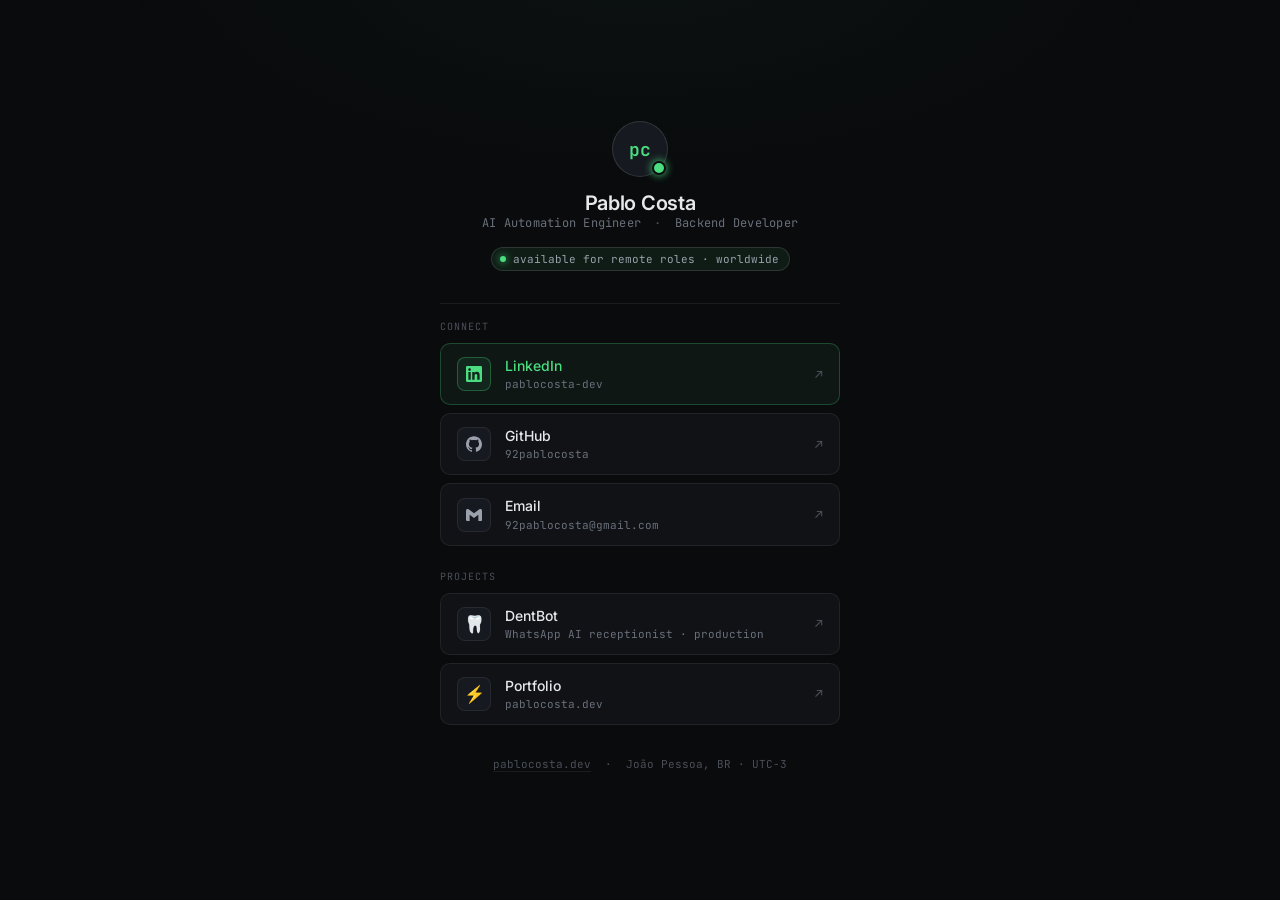
==== links/index.html @ 1e27deaa "update links" ====
<!doctype html>
<html lang="en">
<head>
  <meta charset="utf-8" />
  <meta name="viewport" content="width=device-width, initial-scale=1, viewport-fit=cover" />
  <title>Pablo Costa — links</title>
  <meta name="description" content="AI Automation Engineer · Backend Developer. Links to portfolio, LinkedIn, GitHub and more." />
  <meta name="theme-color" content="#0A0B0D" />
  <meta name="color-scheme" content="dark" />
  <meta property="og:title" content="Pablo Costa" />
  <meta property="og:description" content="AI Automation Engineer · Backend Developer" />

  <link rel="preconnect" href="https://fonts.googleapis.com" />
  <link rel="preconnect" href="https://fonts.gstatic.com" crossorigin />
  <link rel="stylesheet" href="https://fonts.googleapis.com/css2?family=Inter:wght@400;500;600&family=JetBrains+Mono:wght@400;500;600&display=swap" />

  <style>
    :root {
      --bg:       #0A0B0D;
      --bg-elev:  #101216;
      --bg-soft:  #16191F;
      --line:     rgba(255,255,255,0.07);
      --line-2:   rgba(255,255,255,0.12);
      --fg:       #E6E8EB;
      --fg-mute:  #9AA1AC;
      --fg-dim:   #6A707B;
      --fg-faint: #4A4F58;
      --accent:   #4ADE80;
      --accent-bg: rgba(74,222,128,0.08);
      --mono: "JetBrains Mono", ui-monospace, SFMono-Regular, Menlo, Consolas, monospace;
      --sans: "Inter", ui-sans-serif, -apple-system, BlinkMacSystemFont, sans-serif;
    }

    * { box-sizing: border-box; margin: 0; padding: 0; }

    html, body {
      min-height: 100%;
      background: var(--bg);
      color: var(--fg);
      font-family: var(--sans);
      -webkit-font-smoothing: antialiased;
    }

    /* subtle top-light */
    body::before {
      content: "";
      position: fixed; inset: 0;
      pointer-events: none;
      background: radial-gradient(900px 400px at 50% -5%, rgba(74,222,128,0.04), transparent 60%);
      z-index: 0;
    }

    ::selection { background: var(--accent); color: #000; }

    /* ── Layout ── */
    .page {
      position: relative;
      z-index: 1;
      min-height: 100svh;
      display: flex;
      flex-direction: column;
      align-items: center;
      justify-content: center;
      padding: 48px 20px 56px;
    }

    .card {
      width: 100%;
      max-width: 400px;
      display: flex;
      flex-direction: column;
      gap: 0;
    }

    /* ── Identity ── */
    .identity {
      display: flex;
      flex-direction: column;
      align-items: center;
      gap: 14px;
      padding-bottom: 32px;
      text-align: center;
    }

    .avatar {
      width: 56px;
      height: 56px;
      border-radius: 50%;
      border: 1px solid var(--line-2);
      background: var(--bg-soft);
      display: flex;
      align-items: center;
      justify-content: center;
      font-family: var(--mono);
      font-size: 18px;
      font-weight: 600;
      color: var(--accent);
      letter-spacing: -0.02em;
      position: relative;
    }

    /* pulsing available dot */
    .avatar::after {
      content: "";
      position: absolute;
      bottom: 1px; right: 1px;
      width: 10px; height: 10px;
      border-radius: 50%;
      background: var(--accent);
      border: 2px solid var(--bg);
      box-shadow: 0 0 8px var(--accent);
      animation: pulse 2.4s ease-in-out infinite;
    }

    .name {
      font-size: 20px;
      font-weight: 600;
      letter-spacing: -0.015em;
      color: var(--fg);
    }

    .role {
      font-family: var(--mono);
      font-size: 12px;
      color: var(--fg-dim);
      letter-spacing: 0.02em;
    }

    .role .sep { color: var(--fg-faint); margin: 0 6px; }

    .status-pill {
      display: inline-flex;
      align-items: center;
      gap: 7px;
      font-family: var(--mono);
      font-size: 11px;
      color: var(--fg-mute);
      padding: 4px 10px 4px 8px;
      border: 1px solid var(--line-2);
      border-radius: 999px;
      background: var(--accent-bg);
      margin-top: 2px;
    }

    .status-pill .dot {
      width: 6px; height: 6px;
      border-radius: 50%;
      background: var(--accent);
      box-shadow: 0 0 8px var(--accent);
      animation: pulse 2.4s ease-in-out infinite;
      flex-shrink: 0;
    }

    /* ── Divider ── */
    .divider {
      height: 1px;
      background: var(--line);
      margin-bottom: 16px;
    }

    /* ── Section label ── */
    .section-label {
      font-family: var(--mono);
      font-size: 10px;
      letter-spacing: 0.1em;
      text-transform: uppercase;
      color: var(--fg-faint);
      padding: 0 0 10px;
    }

    /* ── Links ── */
    .links-group {
      display: flex;
      flex-direction: column;
      gap: 8px;
      margin-bottom: 24px;
    }

    .link-item {
      display: flex;
      align-items: center;
      gap: 14px;
      padding: 13px 16px;
      background: var(--bg-elev);
      border: 1px solid var(--line);
      border-radius: 10px;
      text-decoration: none;
      color: var(--fg);
      transition: border-color .15s ease, background .15s ease, transform .15s ease;
      cursor: pointer;
      -webkit-tap-highlight-color: transparent;
    }

    .link-item:hover,
    .link-item:focus-visible {
      border-color: var(--line-2);
      background: var(--bg-soft);
      transform: translateY(-1px);
      outline: none;
    }

    .link-item:active {
      transform: translateY(0);
    }

    .link-icon {
      width: 34px;
      height: 34px;
      border-radius: 8px;
      background: var(--bg-soft);
      border: 1px solid var(--line);
      display: flex;
      align-items: center;
      justify-content: center;
      flex-shrink: 0;
      font-size: 16px;
    }

    .link-icon svg {
      width: 16px;
      height: 16px;
      fill: var(--fg-mute);
      flex-shrink: 0;
    }

    .link-text {
      flex: 1;
      min-width: 0;
    }

    .link-name {
      font-size: 14px;
      font-weight: 500;
      color: var(--fg);
      display: block;
      line-height: 1.3;
    }

    .link-desc {
      font-family: var(--mono);
      font-size: 11px;
      color: var(--fg-dim);
      display: block;
      margin-top: 2px;
      white-space: nowrap;
      overflow: hidden;
      text-overflow: ellipsis;
    }

    .link-arr {
      font-family: var(--mono);
      font-size: 13px;
      color: var(--fg-faint);
      flex-shrink: 0;
      transition: transform .15s ease, color .15s ease;
    }

    .link-item:hover .link-arr {
      transform: translate(2px, -2px);
      color: var(--accent);
    }

    /* accent border on hover for primary link */
    .link-item.primary {
      border-color: color-mix(in oklab, var(--accent) 25%, transparent);
      background: color-mix(in oklab, var(--accent-bg) 80%, var(--bg-elev));
    }

    .link-item.primary .link-icon {
      background: var(--accent-bg);
      border-color: color-mix(in oklab, var(--accent) 30%, transparent);
    }

    .link-item.primary .link-icon svg { fill: var(--accent); }
    .link-item.primary .link-name { color: var(--accent); }

    /* ── Footer ── */
    .footer {
      text-align: center;
      font-family: var(--mono);
      font-size: 11px;
      color: var(--fg-faint);
      margin-top: 8px;
    }

    .footer a {
      color: var(--fg-faint);
      text-decoration: none;
      border-bottom: 1px solid var(--line);
      transition: color .15s ease;
    }

    .footer a:hover { color: var(--fg-dim); }

    /* ── Animations ── */
    @keyframes pulse {
      0%, 100% { opacity: 1; }
      50% { opacity: 0.35; }
    }

    @keyframes fadeUp {
      from { opacity: 0; transform: translateY(10px); }
      to   { opacity: 1; transform: translateY(0); }
    }

    .card { animation: fadeUp .4s ease both; }

    @media (prefers-reduced-motion: reduce) {
      .card { animation: none; }
      .avatar::after, .status-pill .dot { animation: none; }
    }
  </style>
</head>
<body>
  <div class="page">
    <div class="card">

      <!-- Identity -->
      <div class="identity">
        <div class="avatar">pc</div>
        <div>
          <div class="name">Pablo Costa</div>
          <div class="role">
            AI Automation Engineer
            <span class="sep">·</span>
            Backend Developer
          </div>
        </div>
        <div class="status-pill">
          <span class="dot"></span>
          available for remote roles · worldwide
        </div>
      </div>

      <div class="divider"></div>

      <!-- Connect -->
      <div class="section-label">connect</div>
      <div class="links-group">

        <a href="https://linkedin.com/in/pablocosta-dev" target="_blank" rel="noreferrer" class="link-item primary">
          <div class="link-icon">
            <svg viewBox="0 0 24 24" xmlns="http://www.w3.org/2000/svg">
              <path d="M20.447 20.452h-3.554v-5.569c0-1.328-.027-3.037-1.852-3.037-1.853 0-2.136 1.445-2.136 2.939v5.667H9.351V9h3.414v1.561h.046c.477-.9 1.637-1.85 3.37-1.85 3.601 0 4.267 2.37 4.267 5.455v6.286zM5.337 7.433a2.062 2.062 0 01-2.063-2.065 2.064 2.064 0 112.063 2.065zm1.782 13.019H3.555V9h3.564v11.452zM22.225 0H1.771C.792 0 0 .774 0 1.729v20.542C0 23.227.792 24 1.771 24h20.451C23.2 24 24 23.227 24 22.271V1.729C24 .774 23.2 0 22.222 0h.003z"/>
            </svg>
          </div>
          <div class="link-text">
            <span class="link-name">LinkedIn</span>
            <span class="link-desc">pablocosta-dev</span>
          </div>
          <span class="link-arr">↗</span>
        </a>

        <a href="https://github.com/92pablocosta" target="_blank" rel="noreferrer" class="link-item">
          <div class="link-icon">
            <svg viewBox="0 0 24 24" xmlns="http://www.w3.org/2000/svg">
              <path d="M12 .297c-6.63 0-12 5.373-12 12 0 5.303 3.438 9.8 8.205 11.385.6.113.82-.258.82-.577 0-.285-.01-1.04-.015-2.04-3.338.724-4.042-1.61-4.042-1.61C4.422 18.07 3.633 17.7 3.633 17.7c-1.087-.744.084-.729.084-.729 1.205.084 1.838 1.236 1.838 1.236 1.07 1.835 2.809 1.305 3.495.998.108-.776.417-1.305.76-1.605-2.665-.3-5.466-1.332-5.466-5.93 0-1.31.465-2.38 1.235-3.22-.135-.303-.54-1.523.105-3.176 0 0 1.005-.322 3.3 1.23.96-.267 1.98-.399 3-.405 1.02.006 2.04.138 3 .405 2.28-1.552 3.285-1.23 3.285-1.23.645 1.653.24 2.873.12 3.176.765.84 1.23 1.91 1.23 3.22 0 4.61-2.805 5.625-5.475 5.92.42.36.81 1.096.81 2.22 0 1.606-.015 2.896-.015 3.286 0 .315.21.69.825.57C20.565 22.092 24 17.592 24 12.297c0-6.627-5.373-12-12-12"/>
            </svg>
          </div>
          <div class="link-text">
            <span class="link-name">GitHub</span>
            <span class="link-desc">92pablocosta</span>
          </div>
          <span class="link-arr">↗</span>
        </a>

        <a href="mailto:92pablocosta@gmail.com" class="link-item">
          <div class="link-icon">
            <svg viewBox="0 0 24 24" xmlns="http://www.w3.org/2000/svg">
              <path d="M24 5.457v13.909c0 .904-.732 1.636-1.636 1.636h-3.819V11.73L12 16.64l-6.545-4.91v9.273H1.636A1.636 1.636 0 010 19.366V5.457c0-2.023 2.309-3.178 3.927-1.964L5.455 4.64 12 9.548l6.545-4.91 1.528-1.145C21.69 2.28 24 3.434 24 5.457z"/>
            </svg>
          </div>
          <div class="link-text">
            <span class="link-name">Email</span>
            <span class="link-desc">92pablocosta@gmail.com</span>
          </div>
          <span class="link-arr">↗</span>
        </a>

      </div>

      <!-- Projects -->
      <div class="section-label">projects</div>
      <div class="links-group">

        <a href="https://dentbot.com.br" target="_blank" rel="noreferrer" class="link-item">
          <div class="link-icon" style="font-size:17px;">🦷</div>
          <div class="link-text">
            <span class="link-name">DentBot</span>
            <span class="link-desc">WhatsApp AI receptionist · production</span>
          </div>
          <span class="link-arr">↗</span>
        </a>

        <a href="https://pablocosta.dev" target="_blank" rel="noreferrer" class="link-item">
          <div class="link-icon" style="font-size:17px;">⚡</div>
          <div class="link-text">
            <span class="link-name">Portfolio</span>
            <span class="link-desc">pablocosta.dev</span>
          </div>
          <span class="link-arr">↗</span>
        </a>

      </div>

      <!-- Footer -->
      <div class="footer">
        <a href="https://pablocosta.dev">pablocosta.dev</a>
        &nbsp;·&nbsp; João Pessoa, BR · UTC-3
      </div>

    </div>
  </div>

</body>
</html>
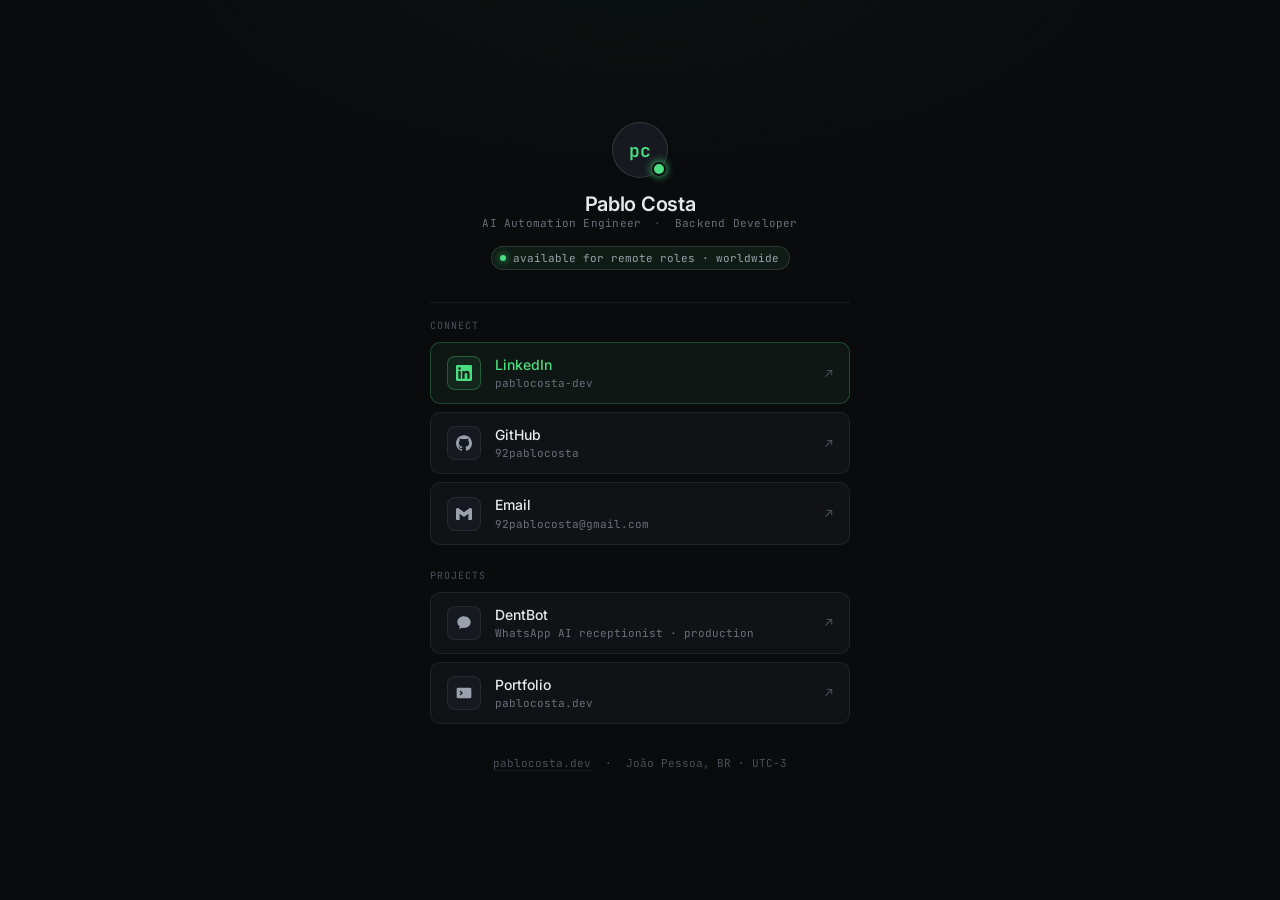
==== commit 46beaf1c: "links: fix text wrapping, swap emoji for SVG icons Card max-width 400px -> 420px, role font 12px -> " ====
--- a/links/index.html
+++ b/links/index.html
@@ -66,7 +66,7 @@
 
     .card {
       width: 100%;
-      max-width: 400px;
+      max-width: 420px;
       display: flex;
       flex-direction: column;
       gap: 0;
@@ -121,9 +121,10 @@
 
     .role {
       font-family: var(--mono);
-      font-size: 12px;
+      font-size: 11px;
       color: var(--fg-dim);
       letter-spacing: 0.02em;
+      white-space: nowrap;
     }
 
     .role .sep { color: var(--fg-faint); margin: 0 6px; }
@@ -140,6 +141,7 @@
       border-radius: 999px;
       background: var(--accent-bg);
       margin-top: 2px;
+      white-space: nowrap;
     }
 
     .status-pill .dot {
@@ -384,7 +386,11 @@
       <div class="links-group">
 
         <a href="https://dentbot.com.br" target="_blank" rel="noreferrer" class="link-item">
-          <div class="link-icon" style="font-size:17px;">🦷</div>
+          <div class="link-icon">
+            <svg viewBox="0 0 24 24" xmlns="http://www.w3.org/2000/svg">
+              <path d="M12 2C6.48 2 2 5.86 2 10.5c0 2.64 1.42 5 3.66 6.55-.13 1.2-.6 2.5-1.5 3.5 1.7-.1 3.27-.66 4.5-1.6 1.06.3 2.18.45 3.34.45 5.52 0 10-3.86 10-8.5S17.52 2 12 2z"/>
+            </svg>
+          </div>
           <div class="link-text">
             <span class="link-name">DentBot</span>
             <span class="link-desc">WhatsApp AI receptionist · production</span>
@@ -393,7 +399,11 @@
         </a>
 
         <a href="https://pablocosta.dev" target="_blank" rel="noreferrer" class="link-item">
-          <div class="link-icon" style="font-size:17px;">⚡</div>
+          <div class="link-icon">
+            <svg viewBox="0 0 24 24" xmlns="http://www.w3.org/2000/svg">
+              <path d="M3 4h18a2 2 0 012 2v12a2 2 0 01-2 2H3a2 2 0 01-2-2V6a2 2 0 012-2zm3.7 4.3L5.3 9.7 7.6 12l-2.3 2.3 1.4 1.4L10.4 12 6.7 8.3zM12 14h5v2h-5v-2z"/>
+            </svg>
+          </div>
           <div class="link-text">
             <span class="link-name">Portfolio</span>
             <span class="link-desc">pablocosta.dev</span>
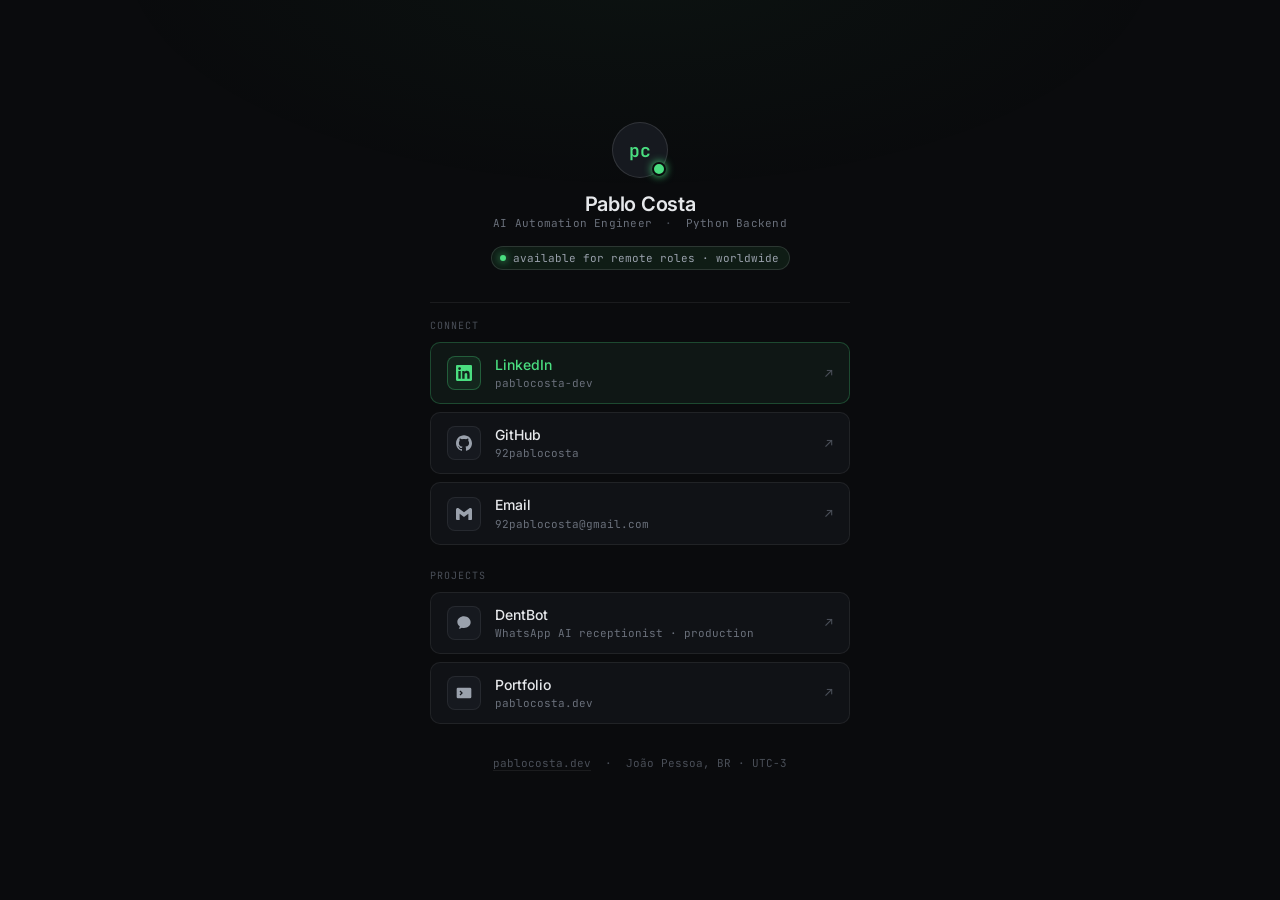
==== commit 5e61b023: "update positioning" ====
--- a/links/index.html
+++ b/links/index.html
@@ -4,11 +4,11 @@
   <meta charset="utf-8" />
   <meta name="viewport" content="width=device-width, initial-scale=1, viewport-fit=cover" />
   <title>Pablo Costa — links</title>
-  <meta name="description" content="AI Automation Engineer · Backend Developer. Links to portfolio, LinkedIn, GitHub and more." />
+  <meta name="description" content="AI Automation Engineer · Python Backend. Links to portfolio, LinkedIn, GitHub and more." />
   <meta name="theme-color" content="#0A0B0D" />
   <meta name="color-scheme" content="dark" />
   <meta property="og:title" content="Pablo Costa" />
-  <meta property="og:description" content="AI Automation Engineer · Backend Developer" />
+  <meta property="og:description" content="AI Automation Engineer · Python Backend" />
 
   <link rel="preconnect" href="https://fonts.googleapis.com" />
   <link rel="preconnect" href="https://fonts.gstatic.com" crossorigin />
@@ -325,7 +325,7 @@
           <div class="role">
             AI Automation Engineer
             <span class="sep">·</span>
-            Backend Developer
+            Python Backend
           </div>
         </div>
         <div class="status-pill">
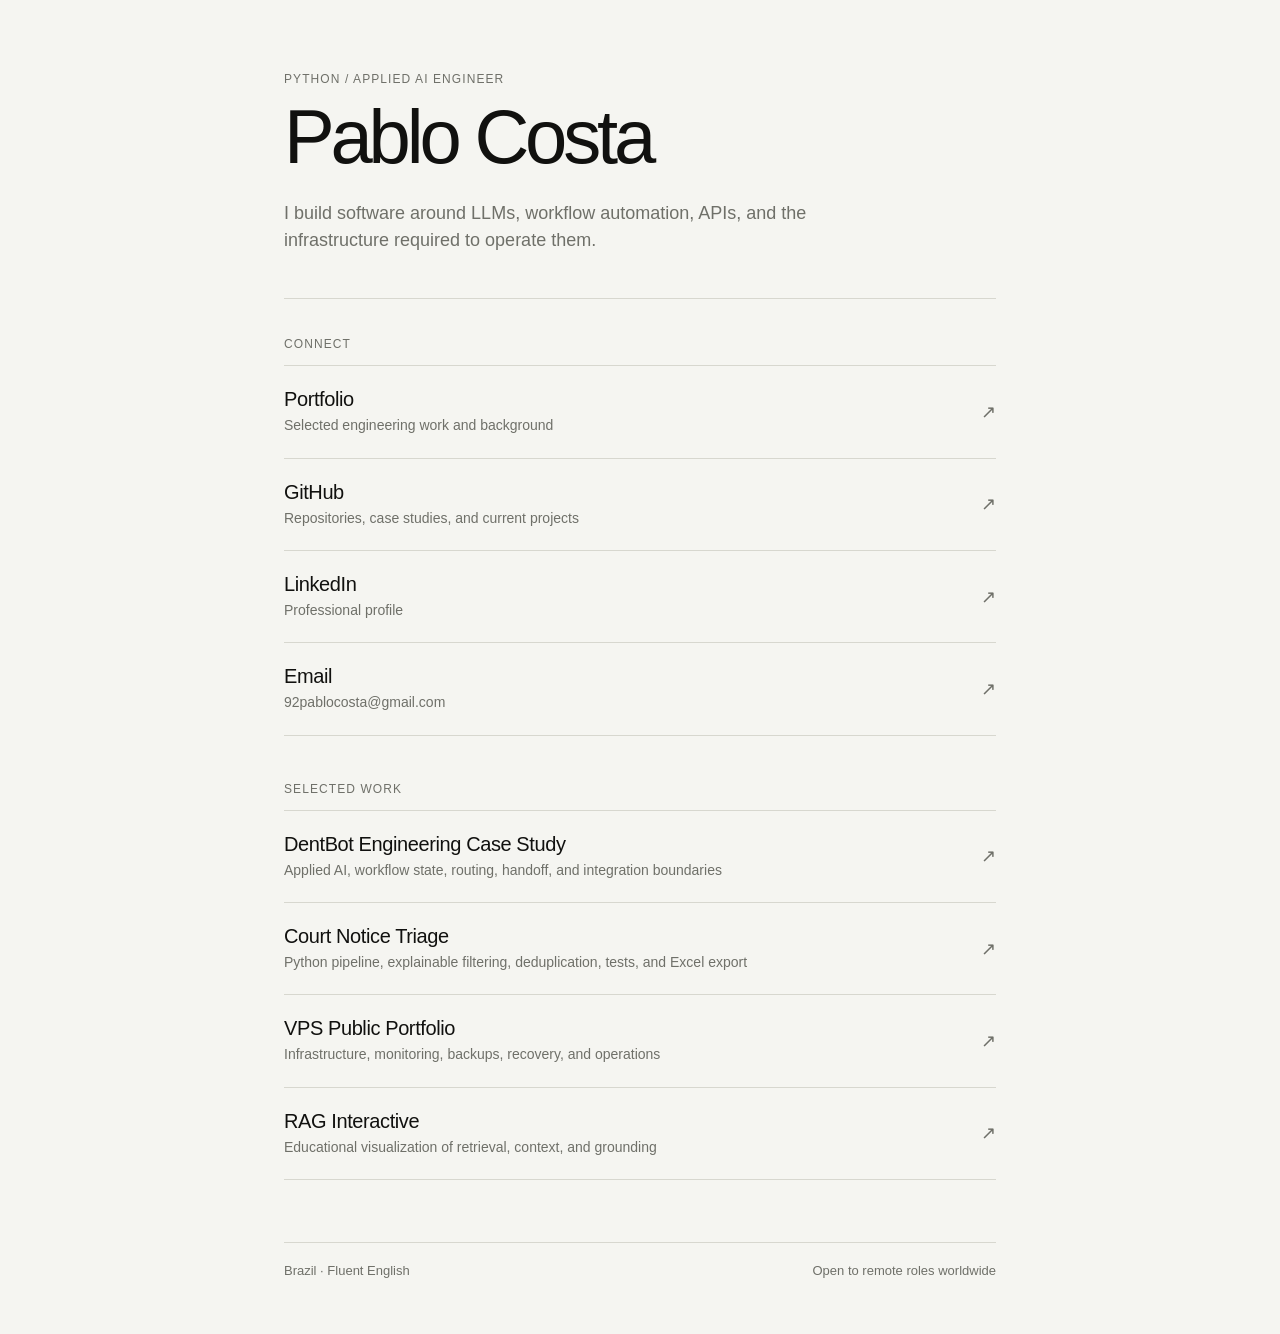
==== commit e2773901: "Align links page with editorial portfolio" ====
--- a/links/index.html
+++ b/links/index.html
@@ -1,426 +1,94 @@
 <!doctype html>
 <html lang="en">
 <head>
-  <meta charset="utf-8" />
-  <meta name="viewport" content="width=device-width, initial-scale=1, viewport-fit=cover" />
-  <title>Pablo Costa — links</title>
-  <meta name="description" content="AI Automation Engineer · Python Backend. Links to portfolio, LinkedIn, GitHub and more." />
-  <meta name="theme-color" content="#0A0B0D" />
-  <meta name="color-scheme" content="dark" />
-  <meta property="og:title" content="Pablo Costa" />
-  <meta property="og:description" content="AI Automation Engineer · Python Backend" />
-
-  <link rel="preconnect" href="https://fonts.googleapis.com" />
-  <link rel="preconnect" href="https://fonts.gstatic.com" crossorigin />
-  <link rel="stylesheet" href="https://fonts.googleapis.com/css2?family=Inter:wght@400;500;600&family=JetBrains+Mono:wght@400;500;600&display=swap" />
-
+  <meta charset="utf-8">
+  <meta name="viewport" content="width=device-width, initial-scale=1">
+  <title>Pablo Costa — Links</title>
+  <meta name="description" content="Links to Pablo Costa's portfolio, engineering projects, GitHub, LinkedIn, and email.">
+  <meta name="theme-color" content="#f5f5f1">
+  <link rel="canonical" href="https://pablocosta.dev/links/">
+  <link rel="icon" href="/favicon.svg" type="image/svg+xml">
   <style>
     :root {
-      --bg:       #0A0B0D;
-      --bg-elev:  #101216;
-      --bg-soft:  #16191F;
-      --line:     rgba(255,255,255,0.07);
-      --line-2:   rgba(255,255,255,0.12);
-      --fg:       #E6E8EB;
-      --fg-mute:  #9AA1AC;
-      --fg-dim:   #6A707B;
-      --fg-faint: #4A4F58;
-      --accent:   #4ADE80;
-      --accent-bg: rgba(74,222,128,0.08);
-      --mono: "JetBrains Mono", ui-monospace, SFMono-Regular, Menlo, Consolas, monospace;
-      --sans: "Inter", ui-sans-serif, -apple-system, BlinkMacSystemFont, sans-serif;
+      --paper:#f5f5f1;
+      --paper-2:#ecece6;
+      --ink:#11110f;
+      --muted:#6f7069;
+      --line:#d7d7cf;
+      --accent:#315c45;
     }
-
-    * { box-sizing: border-box; margin: 0; padding: 0; }
-
-    html, body {
-      min-height: 100%;
-      background: var(--bg);
-      color: var(--fg);
-      font-family: var(--sans);
-      -webkit-font-smoothing: antialiased;
+    *{box-sizing:border-box}
+    html,body{margin:0;min-height:100%}
+    body{
+      background:var(--paper);
+      color:var(--ink);
+      font-family:Inter,ui-sans-serif,-apple-system,BlinkMacSystemFont,"Segoe UI",Helvetica,Arial,sans-serif;
+      -webkit-font-smoothing:antialiased;
     }
-
-    /* subtle top-light */
-    body::before {
-      content: "";
-      position: fixed; inset: 0;
-      pointer-events: none;
-      background: radial-gradient(900px 400px at 50% -5%, rgba(74,222,128,0.04), transparent 60%);
-      z-index: 0;
-    }
-
-    ::selection { background: var(--accent); color: #000; }
-
-    /* ── Layout ── */
-    .page {
-      position: relative;
-      z-index: 1;
-      min-height: 100svh;
-      display: flex;
-      flex-direction: column;
-      align-items: center;
-      justify-content: center;
-      padding: 48px 20px 56px;
-    }
-
-    .card {
-      width: 100%;
-      max-width: 420px;
-      display: flex;
-      flex-direction: column;
-      gap: 0;
-    }
-
-    /* ── Identity ── */
-    .identity {
-      display: flex;
-      flex-direction: column;
-      align-items: center;
-      gap: 14px;
-      padding-bottom: 32px;
-      text-align: center;
-    }
-
-    .avatar {
-      width: 56px;
-      height: 56px;
-      border-radius: 50%;
-      border: 1px solid var(--line-2);
-      background: var(--bg-soft);
-      display: flex;
-      align-items: center;
-      justify-content: center;
-      font-family: var(--mono);
-      font-size: 18px;
-      font-weight: 600;
-      color: var(--accent);
-      letter-spacing: -0.02em;
-      position: relative;
-    }
-
-    /* pulsing available dot */
-    .avatar::after {
-      content: "";
-      position: absolute;
-      bottom: 1px; right: 1px;
-      width: 10px; height: 10px;
-      border-radius: 50%;
-      background: var(--accent);
-      border: 2px solid var(--bg);
-      box-shadow: 0 0 8px var(--accent);
-      animation: pulse 2.4s ease-in-out infinite;
-    }
-
-    .name {
-      font-size: 20px;
-      font-weight: 600;
-      letter-spacing: -0.015em;
-      color: var(--fg);
-    }
-
-    .role {
-      font-family: var(--mono);
-      font-size: 11px;
-      color: var(--fg-dim);
-      letter-spacing: 0.02em;
-      white-space: nowrap;
-    }
-
-    .role .sep { color: var(--fg-faint); margin: 0 6px; }
-
-    .status-pill {
-      display: inline-flex;
-      align-items: center;
-      gap: 7px;
-      font-family: var(--mono);
-      font-size: 11px;
-      color: var(--fg-mute);
-      padding: 4px 10px 4px 8px;
-      border: 1px solid var(--line-2);
-      border-radius: 999px;
-      background: var(--accent-bg);
-      margin-top: 2px;
-      white-space: nowrap;
-    }
-
-    .status-pill .dot {
-      width: 6px; height: 6px;
-      border-radius: 50%;
-      background: var(--accent);
-      box-shadow: 0 0 8px var(--accent);
-      animation: pulse 2.4s ease-in-out infinite;
-      flex-shrink: 0;
-    }
-
-    /* ── Divider ── */
-    .divider {
-      height: 1px;
-      background: var(--line);
-      margin-bottom: 16px;
-    }
-
-    /* ── Section label ── */
-    .section-label {
-      font-family: var(--mono);
-      font-size: 10px;
-      letter-spacing: 0.1em;
-      text-transform: uppercase;
-      color: var(--fg-faint);
-      padding: 0 0 10px;
-    }
-
-    /* ── Links ── */
-    .links-group {
-      display: flex;
-      flex-direction: column;
-      gap: 8px;
-      margin-bottom: 24px;
-    }
-
-    .link-item {
-      display: flex;
-      align-items: center;
-      gap: 14px;
-      padding: 13px 16px;
-      background: var(--bg-elev);
-      border: 1px solid var(--line);
-      border-radius: 10px;
-      text-decoration: none;
-      color: var(--fg);
-      transition: border-color .15s ease, background .15s ease, transform .15s ease;
-      cursor: pointer;
-      -webkit-tap-highlight-color: transparent;
-    }
-
-    .link-item:hover,
-    .link-item:focus-visible {
-      border-color: var(--line-2);
-      background: var(--bg-soft);
-      transform: translateY(-1px);
-      outline: none;
-    }
-
-    .link-item:active {
-      transform: translateY(0);
-    }
-
-    .link-icon {
-      width: 34px;
-      height: 34px;
-      border-radius: 8px;
-      background: var(--bg-soft);
-      border: 1px solid var(--line);
-      display: flex;
-      align-items: center;
-      justify-content: center;
-      flex-shrink: 0;
-      font-size: 16px;
-    }
-
-    .link-icon svg {
-      width: 16px;
-      height: 16px;
-      fill: var(--fg-mute);
-      flex-shrink: 0;
-    }
-
-    .link-text {
-      flex: 1;
-      min-width: 0;
-    }
-
-    .link-name {
-      font-size: 14px;
-      font-weight: 500;
-      color: var(--fg);
-      display: block;
-      line-height: 1.3;
-    }
-
-    .link-desc {
-      font-family: var(--mono);
-      font-size: 11px;
-      color: var(--fg-dim);
-      display: block;
-      margin-top: 2px;
-      white-space: nowrap;
-      overflow: hidden;
-      text-overflow: ellipsis;
-    }
-
-    .link-arr {
-      font-family: var(--mono);
-      font-size: 13px;
-      color: var(--fg-faint);
-      flex-shrink: 0;
-      transition: transform .15s ease, color .15s ease;
-    }
-
-    .link-item:hover .link-arr {
-      transform: translate(2px, -2px);
-      color: var(--accent);
-    }
-
-    /* accent border on hover for primary link */
-    .link-item.primary {
-      border-color: color-mix(in oklab, var(--accent) 25%, transparent);
-      background: color-mix(in oklab, var(--accent-bg) 80%, var(--bg-elev));
-    }
-
-    .link-item.primary .link-icon {
-      background: var(--accent-bg);
-      border-color: color-mix(in oklab, var(--accent) 30%, transparent);
-    }
-
-    .link-item.primary .link-icon svg { fill: var(--accent); }
-    .link-item.primary .link-name { color: var(--accent); }
-
-    /* ── Footer ── */
-    .footer {
-      text-align: center;
-      font-family: var(--mono);
-      font-size: 11px;
-      color: var(--fg-faint);
-      margin-top: 8px;
-    }
-
-    .footer a {
-      color: var(--fg-faint);
-      text-decoration: none;
-      border-bottom: 1px solid var(--line);
-      transition: color .15s ease;
-    }
-
-    .footer a:hover { color: var(--fg-dim); }
-
-    /* ── Animations ── */
-    @keyframes pulse {
-      0%, 100% { opacity: 1; }
-      50% { opacity: 0.35; }
-    }
-
-    @keyframes fadeUp {
-      from { opacity: 0; transform: translateY(10px); }
-      to   { opacity: 1; transform: translateY(0); }
-    }
-
-    .card { animation: fadeUp .4s ease both; }
-
-    @media (prefers-reduced-motion: reduce) {
-      .card { animation: none; }
-      .avatar::after, .status-pill .dot { animation: none; }
-    }
+    ::selection{background:#cedbcf}
+    :focus-visible{outline:2px solid var(--accent);outline-offset:4px}
+    .page{width:min(100%,760px);margin:0 auto;padding:72px 24px 56px}
+    header{padding-bottom:44px;border-bottom:1px solid var(--line)}
+    .eyebrow{margin:0;color:var(--muted);font-size:12px;letter-spacing:.09em;text-transform:uppercase}
+    h1{margin:14px 0 0;font-size:clamp(44px,9vw,76px);line-height:.98;letter-spacing:-.055em;font-weight:540}
+    .intro{margin:26px 0 0;max-width:600px;color:var(--muted);font-size:18px;line-height:1.5}
+    section{padding:38px 0 8px}
+    h2{margin:0 0 14px;color:var(--muted);font-size:12px;letter-spacing:.09em;text-transform:uppercase;font-weight:500}
+    .links{border-top:1px solid var(--line)}
+    .item{display:grid;grid-template-columns:1fr auto;gap:24px;align-items:center;padding:22px 0;border-bottom:1px solid var(--line);color:inherit;text-decoration:none}
+    .item:hover .name{color:var(--accent)}
+    .name{display:block;font-size:20px;letter-spacing:-.02em}
+    .desc{display:block;margin-top:4px;color:var(--muted);font-size:14px;line-height:1.45}
+    .arr{color:var(--muted);font-size:18px}
+    footer{display:flex;justify-content:space-between;gap:20px;margin-top:54px;padding-top:20px;border-top:1px solid var(--line);color:var(--muted);font-size:13px}
+    @media(max-width:560px){.page{padding-top:48px}.item{padding:19px 0}footer{flex-direction:column}}
   </style>
 </head>
 <body>
-  <div class="page">
-    <div class="card">
+  <main class="page">
+    <header>
+      <p class="eyebrow">Python / Applied AI Engineer</p>
+      <h1>Pablo Costa</h1>
+      <p class="intro">I build software around LLMs, workflow automation, APIs, and the infrastructure required to operate them.</p>
+    </header>
 
-      <!-- Identity -->
-      <div class="identity">
-        <div class="avatar">pc</div>
-        <div>
-          <div class="name">Pablo Costa</div>
-          <div class="role">
-            AI Automation Engineer
-            <span class="sep">·</span>
-            Python Backend
-          </div>
-        </div>
-        <div class="status-pill">
-          <span class="dot"></span>
-          available for remote roles · worldwide
-        </div>
+    <section aria-labelledby="connect-title">
+      <h2 id="connect-title">Connect</h2>
+      <div class="links">
+        <a class="item" href="https://pablocosta.dev">
+          <span><span class="name">Portfolio</span><span class="desc">Selected engineering work and background</span></span><span class="arr" aria-hidden="true">↗</span>
+        </a>
+        <a class="item" href="https://github.com/92pablocosta">
+          <span><span class="name">GitHub</span><span class="desc">Repositories, case studies, and current projects</span></span><span class="arr" aria-hidden="true">↗</span>
+        </a>
+        <a class="item" href="https://linkedin.com/in/pablocosta-dev">
+          <span><span class="name">LinkedIn</span><span class="desc">Professional profile</span></span><span class="arr" aria-hidden="true">↗</span>
+        </a>
+        <a class="item" href="mailto:92pablocosta@gmail.com">
+          <span><span class="name">Email</span><span class="desc">92pablocosta@gmail.com</span></span><span class="arr" aria-hidden="true">↗</span>
+        </a>
       </div>
+    </section>
 
-      <div class="divider"></div>
+    <section aria-labelledby="work-title">
+      <h2 id="work-title">Selected work</h2>
+      <div class="links">
+        <a class="item" href="https://github.com/92pablocosta/dentbot-engineering-case-study">
+          <span><span class="name">DentBot Engineering Case Study</span><span class="desc">Applied AI, workflow state, routing, handoff, and integration boundaries</span></span><span class="arr" aria-hidden="true">↗</span>
+        </a>
+        <a class="item" href="https://github.com/92pablocosta/court-notice-triage">
+          <span><span class="name">Court Notice Triage</span><span class="desc">Python pipeline, explainable filtering, deduplication, tests, and Excel export</span></span><span class="arr" aria-hidden="true">↗</span>
+        </a>
+        <a class="item" href="https://github.com/92pablocosta/vps-public-portfolio">
+          <span><span class="name">VPS Public Portfolio</span><span class="desc">Infrastructure, monitoring, backups, recovery, and operations</span></span><span class="arr" aria-hidden="true">↗</span>
+        </a>
+        <a class="item" href="https://github.com/92pablocosta/rag-interactive">
+          <span><span class="name">RAG Interactive</span><span class="desc">Educational visualization of retrieval, context, and grounding</span></span><span class="arr" aria-hidden="true">↗</span>
+        </a>
+      </div>
+    </section>
 
-      <!-- Connect -->
-      <div class="section-label">connect</div>
-      <div class="links-group">
-
-        <a href="https://linkedin.com/in/pablocosta-dev" target="_blank" rel="noreferrer" class="link-item primary">
-          <div class="link-icon">
-            <svg viewBox="0 0 24 24" xmlns="http://www.w3.org/2000/svg">
-              <path d="M20.447 20.452h-3.554v-5.569c0-1.328-.027-3.037-1.852-3.037-1.853 0-2.136 1.445-2.136 2.939v5.667H9.351V9h3.414v1.561h.046c.477-.9 1.637-1.85 3.37-1.85 3.601 0 4.267 2.37 4.267 5.455v6.286zM5.337 7.433a2.062 2.062 0 01-2.063-2.065 2.064 2.064 0 112.063 2.065zm1.782 13.019H3.555V9h3.564v11.452zM22.225 0H1.771C.792 0 0 .774 0 1.729v20.542C0 23.227.792 24 1.771 24h20.451C23.2 24 24 23.227 24 22.271V1.729C24 .774 23.2 0 22.222 0h.003z"/>
-            </svg>
-          </div>
-          <div class="link-text">
-            <span class="link-name">LinkedIn</span>
-            <span class="link-desc">pablocosta-dev</span>
-          </div>
-          <span class="link-arr">↗</span>
-        </a>
-
-        <a href="https://github.com/92pablocosta" target="_blank" rel="noreferrer" class="link-item">
-          <div class="link-icon">
-            <svg viewBox="0 0 24 24" xmlns="http://www.w3.org/2000/svg">
-              <path d="M12 .297c-6.63 0-12 5.373-12 12 0 5.303 3.438 9.8 8.205 11.385.6.113.82-.258.82-.577 0-.285-.01-1.04-.015-2.04-3.338.724-4.042-1.61-4.042-1.61C4.422 18.07 3.633 17.7 3.633 17.7c-1.087-.744.084-.729.084-.729 1.205.084 1.838 1.236 1.838 1.236 1.07 1.835 2.809 1.305 3.495.998.108-.776.417-1.305.76-1.605-2.665-.3-5.466-1.332-5.466-5.93 0-1.31.465-2.38 1.235-3.22-.135-.303-.54-1.523.105-3.176 0 0 1.005-.322 3.3 1.23.96-.267 1.98-.399 3-.405 1.02.006 2.04.138 3 .405 2.28-1.552 3.285-1.23 3.285-1.23.645 1.653.24 2.873.12 3.176.765.84 1.23 1.91 1.23 3.22 0 4.61-2.805 5.625-5.475 5.92.42.36.81 1.096.81 2.22 0 1.606-.015 2.896-.015 3.286 0 .315.21.69.825.57C20.565 22.092 24 17.592 24 12.297c0-6.627-5.373-12-12-12"/>
-            </svg>
-          </div>
-          <div class="link-text">
-            <span class="link-name">GitHub</span>
-            <span class="link-desc">92pablocosta</span>
-          </div>
-          <span class="link-arr">↗</span>
-        </a>
-
-        <a href="mailto:92pablocosta@gmail.com" class="link-item">
-          <div class="link-icon">
-            <svg viewBox="0 0 24 24" xmlns="http://www.w3.org/2000/svg">
-              <path d="M24 5.457v13.909c0 .904-.732 1.636-1.636 1.636h-3.819V11.73L12 16.64l-6.545-4.91v9.273H1.636A1.636 1.636 0 010 19.366V5.457c0-2.023 2.309-3.178 3.927-1.964L5.455 4.64 12 9.548l6.545-4.91 1.528-1.145C21.69 2.28 24 3.434 24 5.457z"/>
-            </svg>
-          </div>
-          <div class="link-text">
-            <span class="link-name">Email</span>
-            <span class="link-desc">92pablocosta@gmail.com</span>
-          </div>
-          <span class="link-arr">↗</span>
-        </a>
-
-      </div>
-
-      <!-- Projects -->
-      <div class="section-label">projects</div>
-      <div class="links-group">
-
-        <a href="https://dentbot.com.br" target="_blank" rel="noreferrer" class="link-item">
-          <div class="link-icon">
-            <svg viewBox="0 0 24 24" xmlns="http://www.w3.org/2000/svg">
-              <path d="M12 2C6.48 2 2 5.86 2 10.5c0 2.64 1.42 5 3.66 6.55-.13 1.2-.6 2.5-1.5 3.5 1.7-.1 3.27-.66 4.5-1.6 1.06.3 2.18.45 3.34.45 5.52 0 10-3.86 10-8.5S17.52 2 12 2z"/>
-            </svg>
-          </div>
-          <div class="link-text">
-            <span class="link-name">DentBot</span>
-            <span class="link-desc">WhatsApp AI receptionist · production</span>
-          </div>
-          <span class="link-arr">↗</span>
-        </a>
-
-        <a href="https://pablocosta.dev" target="_blank" rel="noreferrer" class="link-item">
-          <div class="link-icon">
-            <svg viewBox="0 0 24 24" xmlns="http://www.w3.org/2000/svg">
-              <path d="M3 4h18a2 2 0 012 2v12a2 2 0 01-2 2H3a2 2 0 01-2-2V6a2 2 0 012-2zm3.7 4.3L5.3 9.7 7.6 12l-2.3 2.3 1.4 1.4L10.4 12 6.7 8.3zM12 14h5v2h-5v-2z"/>
-            </svg>
-          </div>
-          <div class="link-text">
-            <span class="link-name">Portfolio</span>
-            <span class="link-desc">pablocosta.dev</span>
-          </div>
-          <span class="link-arr">↗</span>
-        </a>
-
-      </div>
-
-      <!-- Footer -->
-      <div class="footer">
-        <a href="https://pablocosta.dev">pablocosta.dev</a>
-        &nbsp;·&nbsp; João Pessoa, BR · UTC-3
-      </div>
-
-    </div>
-  </div>
-
+    <footer><span>Brazil · Fluent English</span><span>Open to remote roles worldwide</span></footer>
+  </main>
 </body>
 </html>
